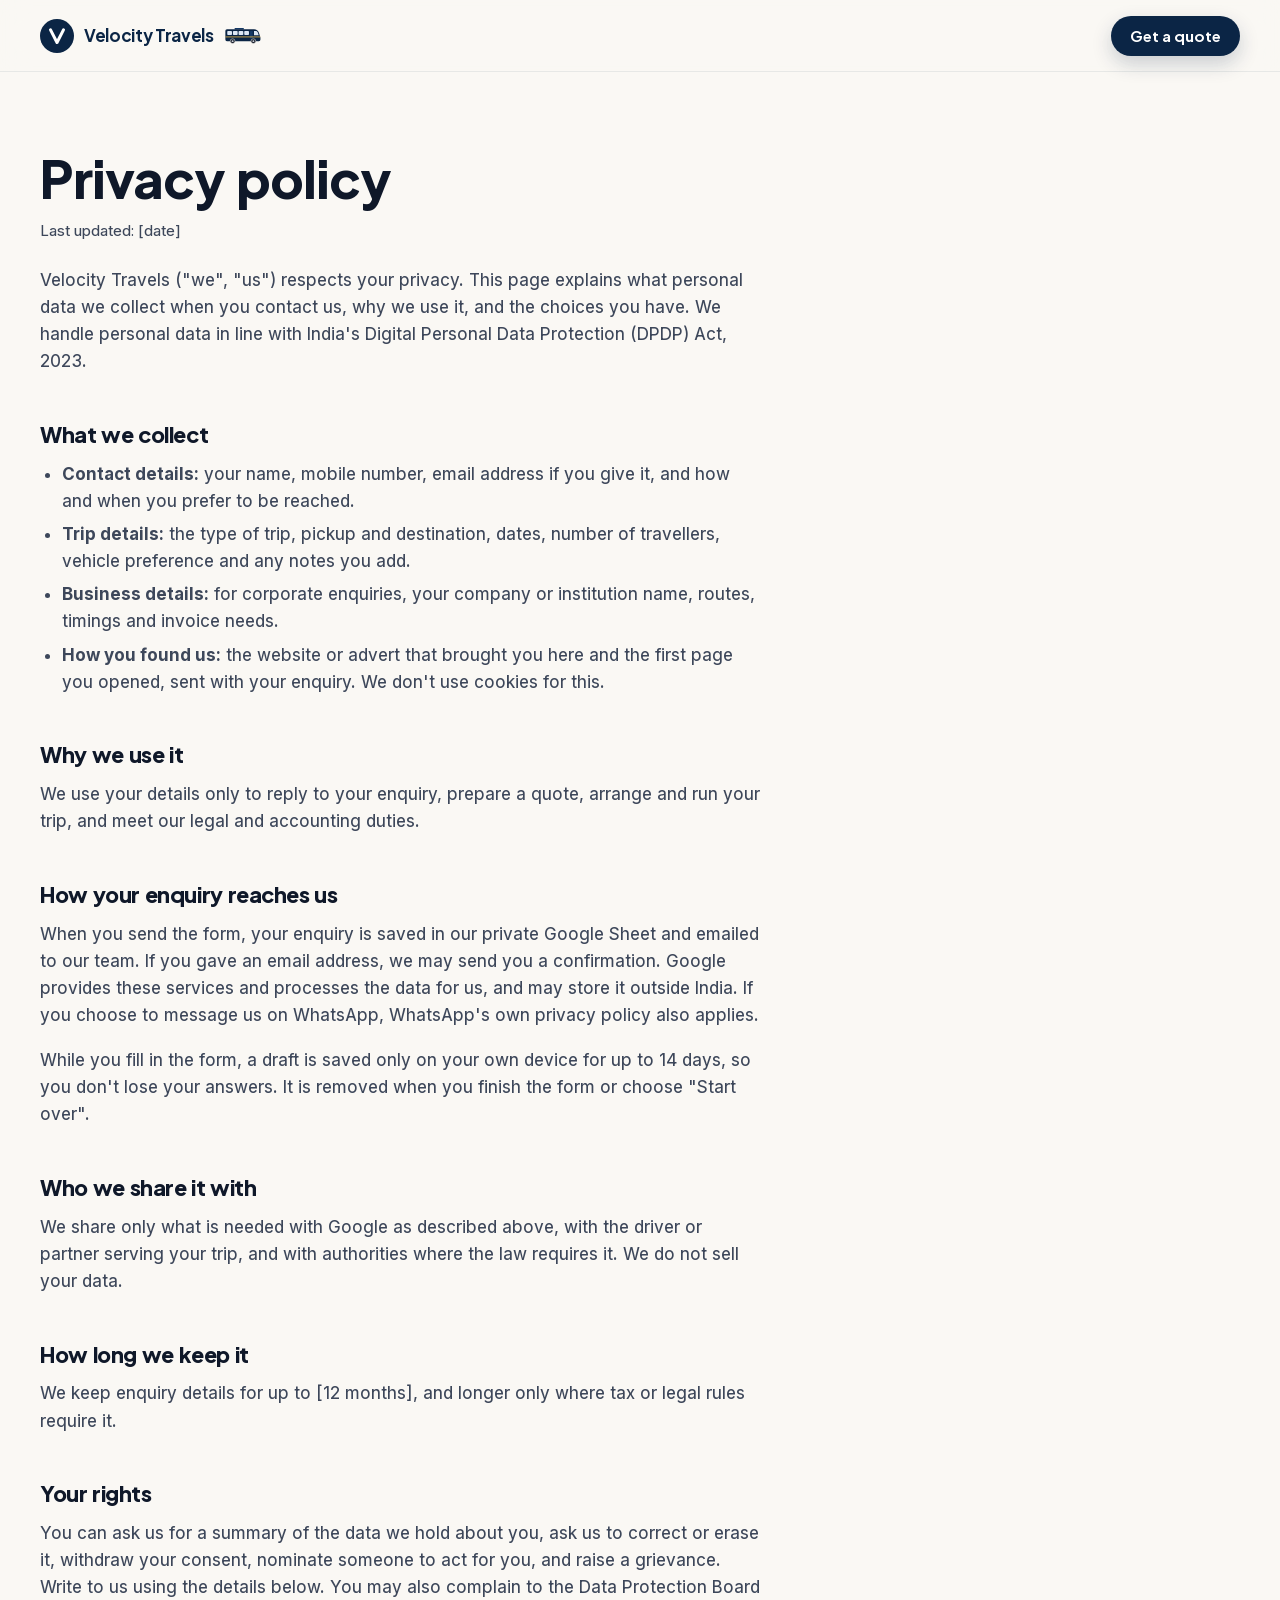
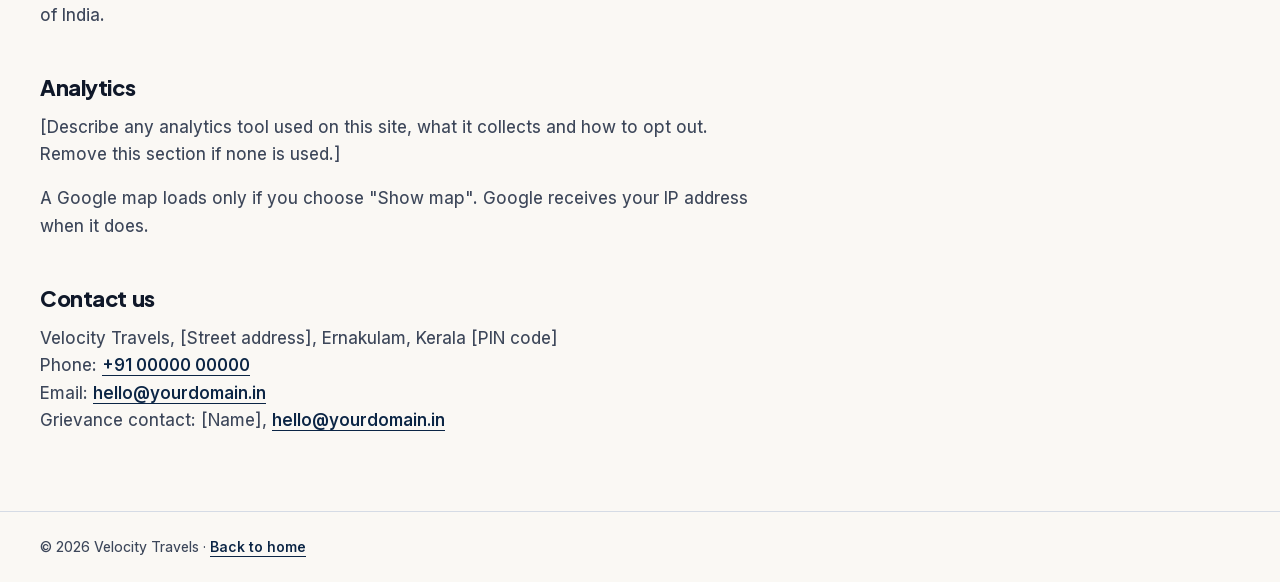
==== privacy.html @ d316256d "Add Velocity Travels website and enquiry backend Static site with a phone-specific layout, multi-ste" ====
<!DOCTYPE html>
<html lang="en-IN">
<head>
<meta charset="utf-8">
<meta name="viewport" content="width=device-width, initial-scale=1, viewport-fit=cover">
<title>Privacy policy | Velocity Travels</title>
<meta name="description" content="How Velocity Travels collects, uses and protects the details you share with us.">
<link rel="canonical" href="https://www.yourdomain.in/privacy.html">
<meta name="theme-color" content="#FAF8F4">
<meta name="format-detection" content="telephone=no">
<link rel="icon" href="assets/svg/logo.svg" type="image/svg+xml">
<link rel="icon" href="assets/img/favicon-32.png" sizes="32x32" type="image/png">
<link rel="apple-touch-icon" href="assets/img/apple-touch-icon.png">
<link rel="manifest" href="site.webmanifest">
<link rel="preload" href="assets/fonts/plus-jakarta-sans-var-latin.woff2" as="font" type="font/woff2" crossorigin>
<link rel="preload" href="assets/fonts/inter-var-latin.woff2" as="font" type="font/woff2" crossorigin>
<link rel="stylesheet" href="css/styles.css?v=20261124e">
</head>
<body>
<a class="skip" href="#main">Skip to content</a>
<header class="header header-simple"><div class="container header-grid">
  <a class="brand-mini is-on" href="index.html" aria-label="Velocity Travels, home"><svg class="brand-logo" viewBox="0 0 512 512" aria-hidden="true"><circle cx="256" cy="256" r="256" fill="#0B2545"/><path d="M158.600 163.300 256 353 353.400 163.300" fill="none" stroke="#fff" stroke-width="46" stroke-linecap="round" stroke-linejoin="round"/></svg><span class="brand-name">Velocity Travels</span><svg class="brand-bus" viewBox="0 0 120 54" aria-hidden="true"><rect x="33" y="3.500" width="30" height="4.500" rx="2.200" fill="#163A66"/><path d="M9 7h86c7.500 0 13.300 4.300 15.600 11.400l4.200 13.200c.4 1.200.6 2.500.6 3.800V40a5 5 0 0 1-5 5H9a5 5 0 0 1-5-5V12a5 5 0 0 1 5-5z" fill="#0B2545"/><g fill="#DCE7F5"><rect x="10" y="12.500" width="15" height="13" rx="2.500"/><rect x="28" y="12.500" width="15" height="13" rx="2.500"/><rect x="46" y="12.500" width="15" height="13" rx="2.500"/><rect x="64" y="12.500" width="15" height="13" rx="2.500"/><path d="M95 12.500h5.500c3 0 5.600 1.900 6.600 4.800l2.900 8.700H95z"/></g><rect x="82" y="12.500" width="9" height="24" rx="2" fill="#163A66"/><rect x="4" y="30" width="111" height="3" fill="#C8A24A"/><g fill="#1F2430" stroke="#FAF8F4" stroke-width="1.600"><circle cx="27" cy="45" r="7.600"/><circle cx="93" cy="45" r="7.600"/></g><g fill="#C9CFD8"><circle cx="27" cy="45" r="3"/><circle cx="93" cy="45" r="3"/></g></svg></a>
  <div class="header-end"><a class="btn btn-primary btn-sm" href="index.html#plan">Get a quote</a></div>
</div></header>
<main id="main" class="container" tabindex="-1">
<article class="prose">
  <h1>Privacy policy</h1>
  <p class="updated">Last updated: [date]</p>
  <p>Velocity Travels ("we", "us") respects your privacy. This page explains what personal data we collect when you contact us, why we use it, and the choices you have. We handle personal data in line with India's Digital Personal Data Protection (DPDP) Act, 2023.</p>
  <h2>What we collect</h2>
  <ul><li><strong>Contact details:</strong> your name, mobile number, email address if you give it, and how and when you prefer to be reached.</li><li><strong>Trip details:</strong> the type of trip, pickup and destination, dates, number of travellers, vehicle preference and any notes you add.</li><li><strong>Business details:</strong> for corporate enquiries, your company or institution name, routes, timings and invoice needs.</li><li><strong>How you found us:</strong> the website or advert that brought you here and the first page you opened, sent with your enquiry. We don't use cookies for this.</li></ul>
  <h2>Why we use it</h2>
  <p>We use your details only to reply to your enquiry, prepare a quote, arrange and run your trip, and meet our legal and accounting duties.</p>
  <h2>How your enquiry reaches us</h2>
  <p>When you send the form, your enquiry is saved in our private Google Sheet and emailed to our team. If you gave an email address, we may send you a confirmation. Google provides these services and processes the data for us, and may store it outside India. If you choose to message us on WhatsApp, WhatsApp's own privacy policy also applies.</p>
  <p>While you fill in the form, a draft is saved only on your own device for up to 14 days, so you don't lose your answers. It is removed when you finish the form or choose "Start over".</p>
  <h2>Who we share it with</h2>
  <p>We share only what is needed with Google as described above, with the driver or partner serving your trip, and with authorities where the law requires it. We do not sell your data.</p>
  <h2>How long we keep it</h2>
  <p>We keep enquiry details for up to [12 months], and longer only where tax or legal rules require it.</p>
  <h2>Your rights</h2>
  <p>You can ask us for a summary of the data we hold about you, ask us to correct or erase it, withdraw your consent, nominate someone to act for you, and raise a grievance. Write to us using the details below. You may also complain to the Data Protection Board of India.</p>
  <h2>Analytics</h2>
  <p>[Describe any analytics tool used on this site, what it collects and how to opt out. Remove this section if none is used.]</p>
  <p>A Google map loads only if you choose "Show map". Google receives your IP address when it does.</p>
  <h2>Contact us</h2>
  <p>Velocity Travels, [Street address], Ernakulam, Kerala [PIN code]<br>Phone: <a class="tlink" href="tel:+910000000000">+91 00000 00000</a><br>Email: <a class="tlink" href="mailto:hello@yourdomain.in">hello@yourdomain.in</a><br>Grievance contact: [Name], <a class="tlink" href="mailto:hello@yourdomain.in">hello@yourdomain.in</a></p>
</article>
</main>
<footer class="foot-simple"><div class="container">© 2026 Velocity Travels · <a class="tlink" href="index.html">Back to home</a></div></footer>
</body>
</html>
---- css/styles.css ----
@font-face{font-family:Inter;font-weight:100 900;font-style:normal;font-display:swap;src:url(../assets/fonts/inter-var-latin.woff2) format("woff2");unicode-range:U+0000-00FF,U+0131,U+0152-0153,U+02BB-02BC,U+02C6,U+02DA,U+02DC,U+0304,U+0308,U+0329,U+2000-206F,U+20AC,U+2122,U+2191,U+2193,U+2212,U+2215,U+FEFF,U+FFFD}
@font-face{font-family:"Plus Jakarta Sans";font-weight:200 800;font-style:normal;font-display:swap;src:url(../assets/fonts/plus-jakarta-sans-var-latin.woff2) format("woff2");unicode-range:U+0000-00FF,U+0131,U+0152-0153,U+02BB-02BC,U+02C6,U+02DA,U+02DC,U+0304,U+0308,U+0329,U+2000-206F,U+20AC,U+2122,U+2191,U+2193,U+2212,U+2215,U+FEFF,U+FFFD}
:root{
  --navy-900:#0B2545;--navy-800:#12345E;--navy-700:#1D4E89;--navy-100:#DCE7F5;--navy-50:#EEF3FA;
  --gold-500:#C8A24A;--gold-300:#E4CB8A;--gold-50:#FBF4E4;
  --green-600:#1F7A5C;--green-50:#E7F3EE;--red-600:#C0392B;--red-50:#FBEDEB;
  --ivory:#FAF8F4;--ink:#0F1829;--muted:#3D475A;--line:#D5DBE5;--charcoal:#2B2F3A;--wa:#1E9E4A;
  --display:"Plus Jakarta Sans",system-ui,-apple-system,"Segoe UI",sans-serif;
  --body:Inter,system-ui,-apple-system,"Segoe UI",sans-serif;
  --sh-sm:0 1px 2px rgba(11,37,69,.06),0 2px 8px rgba(11,37,69,.04);
  --sh-md:0 8px 30px rgba(11,37,69,.08);--sh-lg:0 20px 50px rgba(11,37,69,.14);
  --out:cubic-bezier(.22,1,.36,1);--spring:cubic-bezier(.34,1.56,.64,1);--drive:cubic-bezier(.55,0,.15,1);
  --gutter:20px;--header:64px;
}
@media(min-width:640px){:root{--gutter:32px}}
@media(min-width:960px){:root{--gutter:40px;--header:72px}}
*,*::before,*::after{box-sizing:border-box}
html{scroll-behavior:smooth;scroll-padding-top:var(--header);-webkit-text-size-adjust:100%}
body{margin:0;background:var(--ivory);color:var(--ink);font:450 16px/1.6 var(--body);text-rendering:optimizeLegibility;overflow-x:clip}
@media(min-width:1024px){body{font-size:17px}}
h1,h2,h3,p,ul,dl,dd,fieldset{margin:0;padding:0}
ul{list-style:none}
fieldset{border:0;min-width:0}
h1,h2,h3{font-family:var(--display);font-weight:780;letter-spacing:-.02em;word-spacing:.06em;line-height:1.15}
a{color:inherit}
button,input,select,textarea{font:inherit;color:inherit}
button{background:none;border:0;padding:0;cursor:pointer}
svg{display:block;flex:none}
[hidden]{display:none!important}
a,button,label,input,select,textarea,summary{touch-action:manipulation;-webkit-tap-highlight-color:rgba(29,78,137,.14)}
button,.btn,.actionbar a,.tile,.pill,.switch{-webkit-user-select:none;user-select:none}
:focus-visible{outline:3px solid var(--navy-700);outline-offset:3px}
main:focus,legend:focus{outline:none}
.sprite{position:absolute;width:0;height:0;overflow:hidden}
.sr{position:absolute;width:1px;height:1px;overflow:hidden;clip-path:inset(50%);white-space:nowrap}
.skip{position:fixed;left:16px;top:-80px;z-index:200;background:var(--navy-900);color:#fff;padding:12px 20px;border-radius:999px;transition:top .2s}
.skip:focus{top:12px}
.i{width:1.25em;height:1.25em;fill:none;stroke:currentColor;stroke-width:2;stroke-linecap:round;stroke-linejoin:round}
.i-brand{width:1.25em;height:1.25em;fill:currentColor}
.container{width:min(100% - 2*var(--gutter),1200px);margin-inline:auto}
.section,.why-wrap{padding-top:clamp(4.5rem,3rem + 6vw,8.5rem)}
#about{padding-bottom:clamp(4.5rem,3rem + 6vw,8.5rem)}
.eyebrow{display:flex;align-items:center;gap:12px;font-size:13px;font-weight:680;text-transform:uppercase;letter-spacing:.14em;color:var(--navy-700);margin-bottom:16px}
.eyebrow::before{content:"";width:20px;height:2px;background:var(--gold-500)}
.head h2{font-size:clamp(1.875rem,1.35rem + 2.3vw,3.25rem);color:#0A1830;text-wrap:balance}
.lead{color:var(--muted);font-size:clamp(17px,15.8px + .33vw,20px);max-width:60ch}
.head .lead{margin-top:16px}
.on-dark .eyebrow{color:var(--gold-300)}.on-dark h2{color:#fff}.on-dark .lead{color:rgba(255,255,255,.8)}
a[href^="tel:"]{white-space:nowrap}
.tlink{font-weight:560;color:var(--navy-900);text-underline-offset:4px;text-decoration-thickness:1px}
@media(hover:hover){.tlink:hover{color:var(--navy-700)}}
.tlink-light{color:#fff;font-size:14px}@media(hover:hover){.tlink-light:hover{color:var(--gold-300)}}

/* Buttons */
.btn{display:inline-flex;align-items:center;justify-content:center;gap:10px;min-height:48px;padding:0 24px;border-radius:999px;border:1px solid transparent;font:700 16px/1.2 var(--display);text-decoration:none;text-align:center;cursor:pointer;transition:background .25s,border-color .25s,color .25s,box-shadow .25s,transform .25s var(--out)}
.btn:active{transform:scale(.97)}
.btn .i{transition:transform .3s var(--out)}
@media(hover:hover){.btn:hover .i{transform:translateX(3px)}#back:hover .i{transform:translateX(-3px)}}
.btn-sm{min-height:40px;padding:0 18px;font-size:15px;white-space:nowrap}
.btn-lg{min-height:56px;padding:0 30px;font-size:17px}
.btn-primary{background:var(--navy-900);color:#fff;box-shadow:0 8px 20px rgba(11,37,69,.2)}
@media(hover:hover){.btn-primary:hover{background:var(--navy-700)}}
.btn-whatsapp,.btn-secondary{background:#fff;border-color:rgba(11,37,69,.14);color:var(--navy-900)}
@media(hover:hover){.btn-whatsapp:hover,.btn-secondary:hover{border-color:rgba(11,37,69,.4)}}
.btn-whatsapp .i-brand{color:var(--wa)}
.btn-ghost{background:transparent;color:var(--navy-900)}@media(hover:hover){.btn-ghost:hover{background:rgba(11,37,69,.06)}}
.btn-gold{background:var(--gold-500);color:var(--navy-900)}@media(hover:hover){.btn-gold:hover{background:var(--gold-300)}}
.btn-outline-light{border-color:rgba(255,255,255,.35);color:#fff}@media(hover:hover){.btn-outline-light:hover{border-color:#fff}}
/* touch target for 40px buttons */
.btn-sm{position:relative}.btn-sm::after{content:"";position:absolute;inset:-3px 0}
.linkbtn{min-height:44px;padding:0 4px;font-weight:560;text-decoration:underline;text-underline-offset:4px;color:var(--navy-900)}

/* Announcement */
.announce{position:relative;background:var(--navy-900);color:#fff;height:44px;display:flex;align-items:center;justify-content:center;font-size:14px}
@media(min-width:640px){.announce{font-size:14px}}
.announce a{display:flex;align-items:center;gap:10px;height:44px;padding:0 48px 0 16px;color:#fff;text-decoration:none}
.announce a .i{color:var(--gold-500);transition:transform .3s var(--out)}.announce a:hover .i{transform:translateX(3px)}
.announce-more{display:none}
@media(min-width:480px){.announce-more{display:inline}.announce a{padding-inline:48px}}
.announce-close{position:absolute;right:max(4px,calc((100% - 1200px)/2));top:0;width:44px;height:44px;display:grid;place-items:center}
.announce :focus-visible{outline-color:var(--gold-300);outline-offset:-4px}
.announce-dismissed .announce{display:none}
.ping{position:relative;width:8px;height:8px;border-radius:50%;background:var(--gold-500)}
.ping::after{content:"";position:absolute;inset:0;border-radius:50%;background:var(--gold-500);animation:ping 1.4s var(--out) 4}
@keyframes ping{to{transform:scale(3.2);opacity:0}}

/* Header */
.header{position:sticky;top:0;z-index:50;height:var(--header);border-bottom:1px solid transparent;transition:background .3s,border-color .3s,transform .4s var(--out)}
.header.compact{background:rgba(250,248,244,.84);-webkit-backdrop-filter:blur(14px);backdrop-filter:blur(14px);border-color:rgba(11,37,69,.08)}
.header.away{transform:translateY(-100%)}
.header.away .btn{box-shadow:none}
.header:focus-within{transform:none}
.header-grid{height:100%;display:grid;grid-template-columns:auto 1fr auto;align-items:center;gap:8px}
@media(max-width:359px){.header .brand-bus{display:none}}
@media(min-width:960px){.header-grid{grid-template-columns:1fr auto 1fr;gap:16px}}
.brand-mini{display:inline-flex;align-items:center;gap:10px;min-height:44px;justify-self:start;text-decoration:none;font:700 17px/1 var(--display);letter-spacing:-.02em;color:var(--navy-900);opacity:0;visibility:hidden;transform:translateY(6px);transition:opacity .3s,transform .4s var(--out),visibility 0s .3s}
.compact .brand-mini,.brand-mini.is-on{opacity:1;visibility:visible;transform:none;transition-delay:0s}
.brand-logo{width:34px;height:34px}
.brand-bus{width:38px;height:17px;transform:translateX(-26px);opacity:0;transition:transform .6s var(--spring) .1s,opacity .3s .1s}
.compact .brand-bus,.is-on .brand-bus{transform:none;opacity:1}
.header .brand-name{display:none}
@media(min-width:480px){.header .brand-name{display:inline}}
.nav{display:none}
@media(min-width:960px){.nav{display:flex;gap:6px}}
.nav a{position:relative;display:flex;align-items:center;min-height:44px;padding:0 13px;font-size:16px;font-weight:580;flex-direction:column;justify-content:center;text-decoration:none;color:var(--ink);transition:color .2s}
.nav a::before{content:attr(data-l);height:0;overflow:hidden;visibility:hidden;font-weight:680}
@media(hover:hover){.nav a:hover{color:var(--navy-700)}}
.nav a::after{content:"";position:absolute;left:50%;bottom:5px;width:16px;height:2px;margin-left:-8px;background:var(--gold-500);transform:scaleX(0);transition:transform .35s var(--out)}
.nav a[aria-current]{font-weight:680}.nav a[aria-current]::after{transform:none}
.header-end{grid-column:3;justify-self:end;display:flex;align-items:center;gap:8px}
.burger{width:44px;height:44px;display:flex;flex-direction:column;align-items:flex-end;justify-content:center;gap:7px;padding-right:8px}
.burger span{width:24px;height:2px;border-radius:2px;background:var(--navy-900)}.burger span+span{width:16px}
@media(min-width:960px){.burger{display:none}}

/* Mobile menu */
.menu{position:fixed;inset:0;z-index:100;background:rgba(250,248,244,.98);-webkit-backdrop-filter:blur(20px);backdrop-filter:blur(20px);display:flex;flex-direction:column;overflow-y:auto;animation:fade .25s}
.menu-top{display:flex;align-items:center;justify-content:space-between;min-height:var(--header);flex:none}
.menu-close{width:44px;height:44px;border-radius:50%;background:rgba(11,37,69,.06);display:grid;place-items:center}
.menu-links{padding-block:12px 24px}
.menu-links a{display:block;padding:13px 0;border-bottom:1px solid var(--line);font:680 clamp(18px,4.9vw,21px)/1.3 var(--display);letter-spacing:-.01em;text-decoration:none;color:var(--navy-900);animation:up .5s var(--out) backwards}
.menu-links a:nth-child(2){animation-delay:.05s}.menu-links a:nth-child(3){animation-delay:.1s}.menu-links a:nth-child(4){animation-delay:.15s}.menu-links a:nth-child(5){animation-delay:.2s}.menu-links a:nth-child(6){animation-delay:.25s}
.menu-foot{margin-top:auto;padding-bottom:max(24px,env(safe-area-inset-bottom))}
.menu-cta{display:grid;grid-template-columns:1fr 1fr;gap:10px;margin-bottom:20px}.menu-cta .btn{padding:0 10px}
.no-scroll{overflow:hidden}
@keyframes fade{from{opacity:0}}
@keyframes up{from{opacity:0;transform:translateY(22px)}}

/* Hero */
.hero{--scene:clamp(150px,22vw,480px);position:relative;padding:clamp(2.5rem,6vw,5.5rem) 0 calc(var(--scene) + 1rem);margin-top:calc(-1*var(--header));padding-top:calc(var(--header) + clamp(2rem,5vw,4.5rem));overflow-x:clip}
.hero-inner{position:relative;z-index:1;display:flex;flex-direction:column;align-items:center;text-align:center}
.lockup{font-size:clamp(1.65rem,9.4vw,3.4rem);display:flex;flex-direction:column;align-items:center;gap:.42em;color:var(--navy-900);line-height:1.15}
.lockup-logo{width:1.75em;height:1.75em;border-radius:50%;box-shadow:0 12px 30px rgba(11,37,69,.22)}
.lockup-line{position:relative;display:flex;align-items:flex-end;gap:.22em;padding-bottom:.26em;white-space:nowrap}
.lockup-bus{width:1.62em;height:.73em;overflow:visible;margin-bottom:-.09em}
.lockup-road{position:absolute;left:0;right:0;bottom:.08em;height:.1em;min-height:4px;border-radius:9px;background:repeating-linear-gradient(90deg,transparent 0 .18em,var(--gold-500) .18em .4em,transparent .4em .56em) center/100% 1.5px no-repeat,var(--charcoal)}
@media(min-width:640px){.lockup{flex-direction:row;font-size:clamp(2.9rem,6vw,4.35rem);gap:.34em}.lockup-logo{width:1.36em;height:1.36em}}
.speed,.puffs,.honk{opacity:0}
.hero-tag{margin-top:clamp(1.4rem,3.4vw,2.6rem);font:700 clamp(22px,16px + 1.6vw,34px)/1.25 var(--display);letter-spacing:-.02em;color:var(--navy-900)}
.hero-lead{margin-top:12px;max-width:36em;text-wrap:balance}
.hero-cta{display:flex;flex-direction:column;gap:12px;width:100%;max-width:340px;margin-top:28px}
@media(min-width:480px){.hero-cta{flex-direction:row;justify-content:center;max-width:none}}
.hero-call{margin-top:12px;font-size:16px;color:var(--muted)}
.hero-call a{display:inline-block;padding:10px 2px;font-weight:680}
.trust{display:grid;grid-template-columns:1fr 1fr;gap:12px 18px;margin-top:20px;font-size:15px;color:var(--muted);text-align:left;line-height:1.35}
.trust li{display:flex;align-items:center;gap:8px}.trust .i{color:var(--navy-900)}
@media(min-width:760px){.trust{display:flex;flex-wrap:wrap;justify-content:center;gap:10px 28px;margin-top:28px}}
.scene{position:absolute;left:0;bottom:0;width:100%;height:var(--scene);overflow:visible;pointer-events:none}
.trunk{fill:#BCCFC3}.fronds{fill:#B0C8B8}
@media(min-width:640px){.palms-sm{display:none}}
.boat{animation:bob 6s ease-in-out infinite}
@keyframes bob{50%{transform:translate(6px,2px)}}

/* Intro */
.intro-pending .lockup-logo,.intro-pending .lockup-line,.intro-pending .rise{opacity:0}
.intro-play .lockup-logo{animation:logo-in 1.1s both}
.intro-play .lockup-road{transform-origin:left;animation:road .55s var(--out) .75s both}
.intro-play .lockup-name{animation:wipe 1.15s var(--drive) .95s both}
.intro-play .lockup-bus{animation:drive 1.15s var(--drive) .95s both}
.intro-play .wheel{transform-box:fill-box;transform-origin:center;animation:spin 1.15s var(--drive) .95s both}
.intro-play .chassis{transform-box:fill-box;transform-origin:80% 100%;animation:brake .5s ease-out 2s}
.intro-play .speed{animation:flash 1s ease-in-out 1s}
.intro-play .puffs{animation:puff .8s ease-out 1.2s}
.intro-play .honk{animation:flash .6s ease-out 2.15s}
.intro-play .rise{animation:up .7s var(--out) calc(1.75s + var(--i)*90ms) both}
@keyframes logo-in{0%{opacity:0;transform:translate(var(--lx,0),var(--ly,0)) scale(.6)}38%{opacity:1;transform:translate(var(--lx,0),var(--ly,0)) scale(1);animation-timing-function:var(--out)}55%{transform:translate(var(--lx,0),var(--ly,0));animation-timing-function:var(--out)}100%{opacity:1;transform:none}}
@keyframes road{from{transform:scaleX(0)}}
@keyframes wipe{from{clip-path:inset(-20% 100% -30% -5%)}to{clip-path:inset(-20% -5% -30% -5%)}}
@keyframes drive{from{transform:translateX(var(--run,-400px));opacity:0}8%{opacity:1}}
@keyframes spin{from{transform:rotate(-1080deg)}}
@keyframes brake{35%{transform:rotate(1.6deg)}70%{transform:rotate(-.6deg)}}
@keyframes flash{40%{opacity:.9}}
@keyframes puff{30%{opacity:.7}100%{opacity:0;transform:translate(-16px,-6px)}}

/* Reveal */
.js [data-reveal]:not(.in){opacity:0;transform:translateY(22px)}
.js [data-reveal]{transition:opacity .8s var(--out) calc(var(--i,0)*80ms),transform .8s var(--out) calc(var(--i,0)*80ms)}

/* Services */
.services{display:grid;gap:20px;margin-top:clamp(2rem,4vw,3rem)}
@media(min-width:760px){.services{grid-template-columns:1fr 1fr;align-items:start}}
.svc{background:#fff;border-radius:24px;box-shadow:var(--sh-sm);--art:72px}
@media(min-width:1024px){.svc{--art:88px}}
.js .svc.in{transition:opacity .8s var(--out) calc(var(--i,0)*80ms),transform .4s var(--out),box-shadow .4s}
.svc.open{box-shadow:var(--sh-md)}
@media(hover:hover){.svc:hover{transform:translateY(-4px);box-shadow:var(--sh-lg)}}
.svc-h{font-size:inherit}
.svc-row{font:450 1rem/1.6 var(--body);letter-spacing:normal;display:grid;grid-template-columns:var(--art) 1fr auto;gap:16px;width:100%;padding:20px 20px 0;text-align:left;align-items:start;border-radius:24px}
.art{width:var(--art);height:var(--art);border-radius:calc(var(--art)/4);overflow:hidden}
.svc-text{padding-top:6px;min-width:0}
.svc-title{display:block;font:780 clamp(18px,16px + .5vw,22px)/1.2 var(--display);letter-spacing:-.02em}
.svc-sum{display:block;margin-top:6px;color:var(--muted);font-size:16px;line-height:1.5;text-wrap:balance}
.chip{display:inline-flex;align-items:center;gap:4px;min-height:32px;padding:0 10px;border-radius:999px;background:var(--navy-50);font-size:14px;font-weight:560;color:var(--navy-900)}
.chip-l{display:none}@media(min-width:400px){.chip-l{display:inline}.chip{padding-left:14px}}
.chip .i{width:1.1em;height:1.1em;transition:transform .4s var(--out)}.open .chip .i{transform:rotate(180deg)}
.tags{display:flex;flex-wrap:wrap;gap:8px;padding:12px 20px 20px calc(var(--art) + 36px)}
.tags li{padding:3px 12px;border-radius:999px;background:var(--navy-50);font-size:14px;font-weight:560;color:var(--navy-800)}
.svc-body{display:grid;grid-template-rows:1fr}
.js .svc-body{grid-template-rows:0fr;visibility:hidden;transition:grid-template-rows .45s var(--out),visibility 0s .45s}
.js .open .svc-body{grid-template-rows:1fr;visibility:visible;transition-delay:0s}
.svc-body>div{overflow:hidden;min-height:0}
.svc-in{margin:0 20px;padding:18px 0 22px;border-top:1px solid var(--line);color:var(--muted);font-size:17px;line-height:1.7}
.svc-in .btn{margin-top:18px;color:#fff;max-width:100%}
.art *{transform-box:fill-box}
.sun,.flame,.halo,.body,.w,.lines,.win rect{transition:transform .6s var(--out),opacity .5s,fill .4s}
.flame{transform-origin:50% 100%}.w{transform-origin:center}.halo{transform-origin:center}.lines{opacity:0}
.open .sun{transform:translateY(-5px)}.open .flame{animation:flicker 1s ease-in-out infinite}.open .halo{transform:scale(1.2);opacity:.6}.open .body{transform:translateX(5px)}.open .w{transform:rotate(220deg)}.open .lines{opacity:1}.open .win rect:nth-child(odd){fill:#F2C15B}
@media(hover:hover){.svc:hover .sun{transform:translateY(-5px)}.svc:hover .flame{animation:flicker 1s ease-in-out infinite}.svc:hover .halo{transform:scale(1.2);opacity:.6}.svc:hover .body{transform:translateX(5px)}.svc:hover .w{transform:rotate(220deg)}.svc:hover .lines{opacity:1}.svc:hover .win rect:nth-child(odd){fill:#F2C15B}}
@keyframes flicker{25%{transform:scale(.95,1.06) rotate(-2deg)}60%{transform:scale(1.04,.96) rotate(2deg)}}

/* Why us */
.why{background:radial-gradient(60% 60% at 100% 0,rgba(200,162,74,.26),transparent 70%),var(--navy-900);border-radius:32px;padding:clamp(2rem,1rem + 5vw,5rem) clamp(1.25rem,.5rem + 4vw,4.5rem)}
.why-grid{display:grid;gap:16px;margin-top:clamp(2rem,4vw,3rem)}
@media(min-width:640px){.why-grid{grid-template-columns:1fr 1fr}}
@media(min-width:1024px){.why-grid{grid-template-columns:repeat(3,1fr)}}
.why-grid li{padding:24px;border-radius:24px;background:rgba(255,255,255,.04);border:1px solid rgba(255,255,255,.08)}
.why-grid h3{font-size:18px;color:#fff}.why-grid p{margin-top:8px;color:rgba(255,255,255,.8);font-size:16px}
.ico{display:grid;place-items:center;width:48px;height:48px;margin-bottom:18px;border-radius:14px;background:rgba(200,162,74,.16);color:var(--gold-300)}
.why-grid .why-cta{background:linear-gradient(140deg,rgba(200,162,74,.26),rgba(200,162,74,.08));border-color:rgba(200,162,74,.5)}
.why-cta h3{font-size:22px}.why-cta .btn{margin-top:20px}
.why :focus-visible,.footer :focus-visible{outline-color:var(--gold-300)}

/* Enquiry */
.enquire{display:grid;gap:28px}
.enq-aside ul{display:grid;gap:12px;margin-bottom:18px}.enq-aside li{display:flex;gap:12px;align-items:flex-start}.enq-aside li .i{color:var(--green-600);margin-top:.15em}
.enq-aside p{color:var(--muted)}
@media(min-width:1024px){.enquire{grid-template-columns:5fr 7fr;grid-template-rows:auto 1fr;column-gap:72px}.card{grid-column:2;grid-row:1/3}.enq-aside{grid-column:1}}
.card{background:#fff;border-radius:32px;box-shadow:var(--sh-lg);padding:clamp(20px,4vw,44px);min-width:0;scroll-margin-top:12px}
.card>noscript p{margin-bottom:16px}html:not(.js) .card form,html:not(.js) .progress{display:none}
.progress-l{display:flex;justify-content:space-between;font-size:15px;font-weight:680}.progress-l span+span{font-weight:450;color:var(--muted)}
.bar{height:6px;margin:10px 0 28px;border-radius:9px;background:var(--navy-50);overflow:hidden}
.bar span{display:block;height:100%;width:6%;border-radius:9px;background:var(--navy-900);transition:width .6s var(--out)}
.welcome{display:flex;flex-wrap:wrap;align-items:center;justify-content:space-between;gap:0 12px;padding:6px 16px;margin-bottom:20px;border-radius:16px;background:var(--green-50);color:var(--green-600);font-size:15px;font-weight:560}
.welcome span{display:flex;gap:8px;align-items:center}.welcome .linkbtn{color:var(--green-600)}
.step{animation:step .45s var(--out)}
@keyframes step{from{opacity:0;transform:translateX(16px)}}
legend{padding:0;font:780 clamp(22px,19px + .8vw,28px)/1.2 var(--display);letter-spacing:-.02em}
.hint{margin-top:6px;color:var(--muted);font-size:16px}
.field{margin-top:22px;min-width:0}
.row{display:grid;gap:0 16px}
@media(min-width:480px){.row{grid-template-columns:1fr 1fr}}
.row-steppers{display:flex;flex-wrap:wrap;gap:0 20px}
.label{display:block;margin-bottom:8px;font-size:16px;font-weight:680}
.opt{font-weight:450;color:var(--muted)}.req{color:var(--red-600)}
input[type=text],input[type=tel],input[type=email],input[type=date],input[type=time],textarea,select{width:100%;min-height:52px;padding:12px 16px;border:1px solid #BFC8D6;border-radius:14px;background:#fff;font-size:16px;line-height:1.4;transition:border-color .2s,box-shadow .2s,background .2s;-webkit-appearance:none;appearance:none}
textarea{resize:vertical;min-height:96px}
input::placeholder,textarea::placeholder{color:#5F6879;opacity:1}
@media(hover:hover){input:is([type=text],[type=tel],[type=email],[type=date],[type=time]):hover,textarea:hover,select:hover{border-color:var(--navy-700)}}
input:is([type=text],[type=tel],[type=email],[type=date],[type=time]):focus,textarea:focus,select:focus{outline:3px solid var(--navy-700);outline-offset:1px;border-color:var(--navy-700)}
.upper{text-transform:uppercase}.upper::placeholder{text-transform:none}
.inp{position:relative;flex:1;min-width:0}
.ok{position:absolute;right:14px;top:14px;width:24px;height:24px;border-radius:50%;display:grid;place-items:center;background:var(--green-600);color:#fff;opacity:0;transform:scale(.4);transition:opacity .2s,transform .4s var(--spring);pointer-events:none}
.ok .i{width:15px;height:15px;stroke-width:2.6;stroke-dasharray:24;stroke-dashoffset:24;transition:stroke-dashoffset .4s var(--out) .15s}
.valid .ok{opacity:1;transform:none}.valid .ok .i{stroke-dashoffset:0}
.valid .inp input{padding-right:50px}
.phone{display:flex;gap:10px}
.sel{position:relative;flex:none}.sel select{width:116px;padding-right:34px}.sel .i{position:absolute;right:12px;top:17px;width:18px;height:18px;pointer-events:none}
.err{display:flex;gap:6px;align-items:flex-start;margin-top:8px;color:var(--red-600);font-size:15px;font-weight:560}
.err .i{margin-top:.12em}
.bad input,.bad select,.bad .tile{border-color:var(--red-600)!important;background:var(--red-50)}
.shake{animation:shake .4s}
@keyframes shake{20%,60%{transform:translateX(-5px)}40%,80%{transform:translateX(5px)}}
.summary,.fail{padding:16px 20px;margin-bottom:22px;border-radius:16px;border:1px solid var(--red-600);background:var(--red-50);font-size:15px}
.summary strong{color:var(--red-600)}.summary a{display:inline-block;padding:6px 0;color:var(--red-600);text-underline-offset:3px}
.fail{margin:24px 0 0}.fail-b{display:flex;flex-wrap:wrap;gap:10px;margin-top:14px}
.tiles{display:grid;grid-template-columns:1fr 1fr;gap:12px}
@media(min-width:560px){.tiles{grid-template-columns:repeat(3,1fr)}}
.tile{position:relative;display:flex;flex-direction:column;gap:12px;padding:16px;min-height:118px;border:1px solid #BFC8D6;border-radius:18px;background:#fff;cursor:pointer;transition:border-color .2s,background .2s,box-shadow .2s}
@media(hover:hover){.tile:hover{border-color:var(--navy-700)}}
.tile input{position:absolute;opacity:0;inset:0;width:100%;height:100%;margin:0;cursor:pointer}
.tile-i{display:grid;place-items:center;width:40px;height:40px;border-radius:12px;background:var(--navy-50);color:var(--navy-900);transition:background .25s,color .25s}
.tile-l{font-size:16px;font-weight:680;line-height:1.3}.tile-l small{display:block;font-size:14px;font-weight:450;color:var(--muted)}
.tile-c{position:absolute;right:12px;top:12px;width:24px;height:24px;border-radius:50%;display:grid;place-items:center;background:var(--navy-900);color:#fff;transform:scale(0);transition:transform .35s var(--spring)}
.tile-c .i{width:14px;height:14px;stroke-width:2.6}
.tile:has(:checked){border-color:var(--navy-900);background:var(--navy-50);box-shadow:inset 0 0 0 1px var(--navy-900)}
.tile:has(:checked) .tile-i{background:var(--navy-900);color:#fff}.tile:has(:checked) .tile-c{transform:none}
.tile:has(:focus-visible){outline:3px solid var(--navy-700);outline-offset:3px}
.tile-wide{grid-column:1/-1;flex-direction:row;align-items:center;min-height:0}
.picked{display:flex;align-items:center;gap:10px;margin-top:20px;padding:4px 16px;border-radius:16px;background:var(--navy-50);font-size:15px}
.picked .linkbtn{margin-left:auto}
.picked-c{display:grid;place-items:center;width:22px;height:22px;border-radius:50%;background:var(--navy-900);color:#fff}.picked-c .i{width:13px;height:13px;stroke-width:2.6}
.pills{display:flex;flex-wrap:wrap;gap:8px}
.pill{position:relative;display:inline-flex;align-items:center;min-height:44px;padding:0 18px;border:1px solid #BFC8D6;border-radius:999px;background:#fff;font-size:15px;font-weight:560;cursor:pointer;transition:background .2s,color .2s,border-color .2s}
@media(hover:hover){.pill:hover{border-color:var(--navy-700)}}
.pill input{position:absolute;inset:0;opacity:0;margin:0;width:100%;height:100%;cursor:pointer}
.pill small{margin-left:6px;font-size:14px;color:var(--muted)}
.pill .i{width:0;height:16px;margin-right:0;stroke-width:2.4;opacity:0;transition:width .25s var(--out),margin .25s var(--out),opacity .2s}
.pill:has(:checked){background:var(--navy-900);border-color:var(--navy-900);color:#fff}.pill:has(:checked) small{color:rgba(255,255,255,.75)}
.pill:has(:checked) .i{width:16px;margin-right:8px;opacity:1}
.pill:has(:focus-visible){outline:3px solid var(--navy-700);outline-offset:3px}
.switch{display:inline-flex;align-items:center;gap:12px;min-height:44px;font-size:15px;cursor:pointer;position:relative}
.switch input{position:absolute;opacity:0;width:46px;height:44px;margin:0}
.track{width:46px;height:28px;border-radius:99px;background:#8C96A8;position:relative;transition:background .25s;flex:none}
.track::after{content:"";position:absolute;left:3px;top:3px;width:22px;height:22px;border-radius:50%;background:#fff;box-shadow:var(--sh-sm);transition:transform .35s var(--spring)}
input:checked+.track{background:var(--navy-900)}input:checked+.track::after{transform:translateX(18px)}
input:focus-visible+.track{outline:3px solid var(--navy-700);outline-offset:3px}
.stepper{display:inline-flex;align-items:center;gap:4px;padding:4px;border:1px solid #BFC8D6;border-radius:999px}
.stepper button{width:44px;height:44px;border-radius:50%;background:var(--navy-50);display:grid;place-items:center;transition:background .2s}
@media(hover:hover){.stepper button:hover{background:var(--navy-100)}}.stepper button:disabled{opacity:.4;cursor:not-allowed}
.stepper output{min-width:38px;text-align:center;font-weight:680;font-variant-numeric:tabular-nums}
.bump{animation:bump .3s var(--spring)}
@keyframes bump{40%{transform:scale(1.35)}}
.hp{position:absolute;left:-9999px;width:1px;height:1px;overflow:hidden}
.consent{margin-top:22px;font-size:14px;color:var(--muted)}
.navrow{display:flex;align-items:center;justify-content:space-between;gap:12px;margin-top:28px;padding-top:24px;border-top:1px solid var(--line)}
.navrow #next,.navrow .submit{margin-left:auto}
.navrow .btn{min-height:52px}
@media(max-width:479px){.navrow{gap:8px}.navrow #back{padding:0 12px;flex:none}.navrow #next{flex:1;max-width:220px}.navrow .submit{flex:1;min-width:0}}
.actionbar a:active,.pill:active,.tile:active,.stepper button:active{transform:scale(.97)}
.card.pulse{animation:cardpulse 1.1s ease-out}
@keyframes cardpulse{0%{box-shadow:var(--sh-lg),0 0 0 0 rgba(200,162,74,.75)}100%{box-shadow:var(--sh-lg),0 0 0 16px rgba(200,162,74,0)}}
.submit{position:relative;min-width:200px;min-height:56px;border-radius:999px;border:1px solid rgba(11,37,69,.14);background:var(--navy-50);color:var(--navy-900);font:700 16px/1.2 var(--display);overflow:hidden;transition:transform .25s var(--out),box-shadow .3s;--fill:0%}
.submit:active{transform:scale(.97)}
.submit-fill{position:absolute;inset:0;background:var(--navy-900);clip-path:inset(0 calc(100% - var(--fill)) 0 0);transition:clip-path .6s var(--out)}
.submit-l{position:absolute;inset:0;display:grid;place-items:center;padding:0 16px}
.submit-l2{color:#fff;clip-path:inset(0 calc(100% - var(--fill)) 0 0);transition:clip-path .6s var(--out)}
.submit.ready{box-shadow:0 10px 26px rgba(11,37,69,.28);animation:glow 1s ease-out 1}
@keyframes glow{0%{box-shadow:0 0 0 0 rgba(29,78,137,.55)}100%{box-shadow:0 0 0 18px rgba(29,78,137,0)}}
.submit-bus{position:absolute;inset:0;display:none;background:var(--navy-900)}
.submit-bus::after{content:"";position:absolute;left:24px;right:24px;bottom:13px;height:2px;background:repeating-linear-gradient(90deg,var(--gold-500) 0 10px,transparent 10px 20px);animation:dash .4s linear infinite}
.submit-bus svg{position:absolute;left:50%;bottom:15px;width:56px;height:25px;margin-left:-28px;animation:jig .5s ease-in-out infinite;filter:drop-shadow(0 0 1px rgba(255,255,255,.8))}
.sending .submit-bus{display:block}.sending{pointer-events:none}
@keyframes dash{to{background-position:-20px 0}}
@keyframes jig{50%{transform:translateY(-2px)}}

/* Success */
.done{text-align:center}
.done:focus{outline:none}
.done-scene{position:relative;width:min(100%,320px);height:84px;margin:0 auto 24px}
.done-road{position:absolute;left:0;right:0;bottom:6px;height:6px;border-radius:9px;background:repeating-linear-gradient(90deg,transparent 0 10px,var(--gold-500) 10px 22px,transparent 22px 30px) center/100% 1.5px no-repeat,var(--charcoal)}
.done-bus{position:absolute;left:50%;bottom:10px;width:104px;height:47px;margin-left:-52px;animation:arrive 1.1s var(--drive) both}
@keyframes arrive{from{transform:translateX(-260px);opacity:0}20%{opacity:1}88%{transform:rotate(1.5deg)}}
.sparks{position:absolute;left:50%;bottom:44px}
.sparks i{position:absolute;width:6px;height:6px;border-radius:50%;background:var(--gold-500);opacity:0;animation:spark .8s var(--out) 1.05s}
.sparks i:nth-child(1){--x:-78px;--y:-14px}.sparks i:nth-child(2){--x:-54px;--y:-38px}.sparks i:nth-child(3){--x:-18px;--y:-50px}.sparks i:nth-child(4){--x:18px;--y:-50px}.sparks i:nth-child(5){--x:54px;--y:-38px}.sparks i:nth-child(6){--x:78px;--y:-14px}
@keyframes spark{0%{opacity:1}100%{opacity:0;transform:translate(var(--x),var(--y))}}
.done-in>*{animation:up .6s var(--out) both;animation-delay:calc(.7s + var(--d,0)*.1s)}
.done-in>:nth-child(2){--d:1}.done-in>:nth-child(3){--d:2}.done-in>:nth-child(4){--d:3}.done-in>:nth-child(5){--d:4}.done-in>:nth-child(6){--d:5}.done-in>:nth-child(7){--d:6}
.done-tick{position:absolute;left:50%;top:0;width:34px;height:34px;margin-left:34px;display:grid;place-items:center;border-radius:50%;background:var(--green-600);color:#fff;box-shadow:0 0 0 4px #fff;animation:pop .5s var(--spring) 1.1s both}
.done-tick .i{width:18px;height:18px;stroke-width:2.8}
.done h3{font-size:clamp(24px,20px + 1vw,33px);line-height:1.2;overflow-wrap:anywhere}
.done h3:focus{outline:none}
.done-text{margin:12px auto 0;max-width:46ch;color:var(--muted);text-wrap:balance}
.done-text strong{color:var(--ink);font-weight:680;overflow-wrap:anywhere}.nb{white-space:nowrap}
.done-preview{margin:14px auto 0;padding:8px 16px;max-width:460px;border-radius:12px;background:var(--gold-50);border:1px dashed var(--gold-500);font-size:14px;color:#5E4A14}
.ticket{position:relative;margin:26px auto 0;max-width:520px;border-radius:22px;background:var(--ivory);border:1px solid rgba(11,37,69,.1);box-shadow:var(--sh-md);text-align:left;overflow:hidden}
.ticket small{display:block;font-size:12.5px;line-height:1.3;font-weight:560;letter-spacing:.02em;opacity:.75}
.ticket b{font-weight:680;overflow-wrap:anywhere}
.tk-top{display:flex;align-items:center;gap:12px;padding:14px 18px;background:var(--navy-900);color:#fff}
.tk-i{display:grid;place-items:center;flex:none;width:40px;height:40px;border-radius:12px;background:rgba(200,162,74,.2);color:var(--gold-300)}
.tk-t,.tk-r{display:block;min-width:0;line-height:1.3;font-size:15.5px}
.tk-r{margin-left:auto;text-align:right;flex:none}.tk-r b{color:var(--gold-300);font-variant-numeric:tabular-nums;white-space:nowrap}
.tk-route{display:grid;grid-template-columns:1fr auto 1fr;align-items:center;gap:14px;padding:18px 18px 4px}
.tk-route>div:last-child{text-align:right}.tk-route b{font:720 18px/1.25 var(--display);letter-spacing:-.01em}
.tk-one{grid-template-columns:1fr}.tk-one>div:last-child{text-align:left}
.tk-bus{width:78px;height:35px;padding-bottom:6px;background:repeating-linear-gradient(90deg,var(--gold-500) 0 8px,transparent 8px 15px) bottom/100% 2px no-repeat}
.tk-facts{display:grid;grid-template-columns:repeat(auto-fit,minmax(140px,1fr));gap:14px 18px;padding:16px 18px 18px}
.tk-facts dt{font-size:12.5px;font-weight:560;color:var(--muted)}.tk-facts dd{font-size:15.5px;font-weight:620;line-height:1.35;overflow-wrap:anywhere}
.tk-more{position:relative;border:0;border-top:2px dashed #CBD3DF;margin-top:4px}
.tk-more::before,.tk-more::after{content:"";position:absolute;top:-11px;width:20px;height:20px;border-radius:50%;background:#fff;border:1px solid rgba(11,37,69,.1)}
.tk-more::before{left:-11px}.tk-more::after{right:-11px}
.tk-more summary{justify-content:center;gap:6px;min-height:48px;padding:0 24px;font:620 15px/1.3 var(--body);letter-spacing:0;color:var(--navy-700)}
.tk-more summary .i{transition:transform .3s var(--out)}.tk-more[open] summary .i{transform:rotate(180deg)}
.tk-more dl{display:grid;grid-template-columns:auto 1fr;gap:7px 18px;padding:4px 20px 20px;font-size:15px}
.tk-more dt{color:var(--muted)}.tk-more dd{overflow-wrap:anywhere;white-space:pre-line}
.steps-next{list-style:none;display:grid;grid-template-columns:repeat(3,1fr);margin:28px auto 0;padding:0;max-width:520px;font-size:14px;line-height:1.35;color:var(--muted)}
.steps-next li{position:relative;padding:0 4px}
.steps-next li+li::before{content:"";position:absolute;right:calc(50% + 22px);top:15px;width:calc(100% - 44px);height:2px;background:repeating-linear-gradient(90deg,var(--gold-500) 0 8px,transparent 8px 15px)}
.steps-next span{display:grid;place-items:center;width:32px;height:32px;margin:0 auto 8px;border-radius:50%;background:var(--navy-50);color:var(--navy-900);font-weight:680}
.steps-next .is-done{color:var(--ink);font-weight:620}.steps-next .is-done span{background:var(--green-600);color:#fff}.steps-next .i{width:16px;height:16px;stroke-width:2.8}
.talk{margin:28px auto 0;max-width:520px;padding-top:24px;border-top:1px solid var(--line)}
.talk-h{font:700 17px/1.3 var(--display);letter-spacing:-.01em}
.talk-b{display:grid;grid-template-columns:repeat(3,minmax(0,1fr));gap:10px;margin-top:14px}
.talk-b a{display:flex;flex-direction:column;align-items:center;gap:8px;min-height:104px;padding:14px 8px;border-radius:18px;border:1px solid rgba(11,37,69,.14);background:#fff;text-decoration:none;color:var(--navy-900);transition:border-color .25s,box-shadow .25s,transform .25s var(--out)}
.talk-b a:active{transform:scale(.97)}
@media(hover:hover){.talk-b a:hover{border-color:var(--navy-700);box-shadow:var(--sh-md);transform:translateY(-2px)}}
.talk-b .i,.talk-b .i-brand{width:24px;height:24px}.talk-wa .i-brand{color:var(--wa)}
.talk-b span{max-width:100%}.talk-b b{display:block;font:700 15px/1.3 var(--body)}.talk-b small{display:block;font-size:13px;line-height:1.35;color:var(--muted);overflow-wrap:anywhere}
.done-foot{display:flex;flex-wrap:wrap;align-items:center;justify-content:space-between;gap:12px;max-width:520px;margin:22px auto 0}

/* FAQ */
.faq{display:grid;gap:32px}
@media(min-width:1024px){.faq{grid-template-columns:4fr 7fr;column-gap:72px}.faq-head{position:sticky;top:calc(var(--header) + 40px);align-self:start}}
.faq-list{border-top:1px solid var(--line);interpolate-size:allow-keywords}
details{border-bottom:1px solid var(--line)}
summary{display:flex;align-items:center;justify-content:space-between;gap:20px;padding:20px 0;font:700 clamp(16px,15px + .35vw,19px)/1.35 var(--display);letter-spacing:-.01em;cursor:pointer;list-style:none}
summary::-webkit-details-marker{display:none}
.pm{display:grid;place-items:center;flex:none;width:30px;height:30px;border-radius:50%;background:var(--navy-50);color:var(--navy-900);transition:transform .35s var(--out),background .25s,color .25s}
.pm .i{width:16px;height:16px}
details[open] .pm{transform:rotate(45deg);background:var(--navy-900);color:#fff}
details p{padding:0 50px 22px 0;color:var(--muted)}
details::details-content{block-size:0;overflow:clip;transition:block-size .4s var(--out),content-visibility .4s allow-discrete}
details[open]::details-content{block-size:auto}

/* About */
.about{display:grid;gap:40px}
@media(min-width:900px){.about{grid-template-columns:1fr 1fr;gap:72px;align-items:center}}
.about-art{width:100%;height:auto;aspect-ratio:4/3;border-radius:32px;box-shadow:var(--sh-md)}
.about-text>p{margin-top:18px;color:var(--muted);font-size:17px}
.facts{display:grid;grid-template-columns:repeat(3,1fr);gap:16px;margin-top:28px;padding:20px 0;border-block:1px solid var(--line)}
.facts div{display:flex;flex-direction:column-reverse;justify-content:flex-end}
.facts dd{font:780 clamp(15px,13px + .5vw,18px)/1.25 var(--display);letter-spacing:-.02em}.facts dt{margin-top:4px;font-size:14px;color:var(--muted)}
.follow{display:flex;flex-wrap:wrap;align-items:center;gap:12px 16px;margin-top:24px;font-size:15px;font-weight:680}
.social{display:flex;gap:10px}
.social a{display:grid;place-items:center;width:44px;height:44px;border-radius:50%;border:1px solid var(--line);background:#fff;color:var(--navy-900);transition:background .25s,color .25s,border-color .25s}
@media(hover:hover){.social a:hover{background:var(--navy-900);border-color:var(--navy-900);color:#fff}}
.social-light a{background:transparent;border-color:rgba(255,255,255,.25);color:#fff}@media(hover:hover){.social-light a:hover{background:#fff;color:var(--navy-900)}}

/* Footer */
.footer{background:var(--navy-900);color:rgba(255,255,255,.82);padding:clamp(3rem,6vw,5rem) 0 calc(96px + env(safe-area-inset-bottom));font-size:16px}
@media(min-width:960px){.footer{padding-bottom:40px}}
.foot-cta{display:flex;flex-direction:column;gap:24px;padding-bottom:clamp(2rem,4vw,3rem);border-bottom:1px solid rgba(255,255,255,.12)}
.foot-cta h2{font-size:clamp(1.875rem,1.5rem + 1.6vw,2.75rem);color:#fff;max-width:16ch;text-wrap:balance}
.foot-btns{display:flex;flex-wrap:wrap;gap:12px}
@media(min-width:900px){.foot-cta{flex-direction:row;align-items:center;justify-content:space-between}}
.foot-grid{display:grid;gap:36px;padding-block:clamp(2rem,4vw,3rem)}
@media(min-width:640px){.foot-grid{grid-template-columns:1fr 1fr}}
@media(min-width:1024px){.foot-grid{grid-template-columns:1.3fr 1fr .8fr 1.2fr;gap:40px}}
.footer h3{font:700 13px/1.3 var(--body);text-transform:uppercase;letter-spacing:.1em;color:var(--gold-300);margin-bottom:14px}
.foot-logo{display:flex;align-items:center;gap:12px;font:780 19px/1 var(--display);letter-spacing:-.02em;color:#fff;margin-bottom:16px}
.foot-logo svg{width:40px;height:40px;border-radius:50%;box-shadow:0 0 0 1px rgba(255,255,255,.25)}
.foot-brand h3{margin-top:22px}.foot-brand>p{max-width:34ch}
.foot-contact li{display:flex;gap:12px;align-items:flex-start;padding:6px 0}.foot-contact .i,.foot-contact .i-brand{color:var(--gold-300);margin-top:.15em}
.footer li a{text-decoration:none;color:#fff;overflow-wrap:anywhere}.footer li a:hover{color:var(--gold-300)}
.foot-links a{display:inline-block;padding:7px 0}
.foot-contact a{margin-block:-9px;padding-block:9px}
.map{position:relative;aspect-ratio:16/10;margin-bottom:12px;border-radius:16px;overflow:hidden;display:grid;place-items:center;border:1px solid rgba(255,255,255,.12);background:linear-gradient(rgba(255,255,255,.07) 1px,transparent 1px) 0 0/24px 24px,linear-gradient(90deg,rgba(255,255,255,.07) 1px,transparent 1px) 0 0/24px 24px,#12345E}
.map-dot{position:absolute;left:62%;top:26%;width:12px;height:12px;border-radius:50%;background:var(--gold-500);box-shadow:0 0 0 6px rgba(200,162,74,.25)}
.map button{position:relative;display:inline-flex;align-items:center;gap:8px;min-height:44px;padding:0 18px;border-radius:999px;background:#fff;color:var(--navy-900);font:700 15px/1 var(--display)}
.map iframe{position:absolute;inset:0;width:100%;height:100%;border:0}
.foot-bottom{display:flex;flex-wrap:wrap;justify-content:space-between;gap:10px 24px;padding-top:24px;border-top:1px solid rgba(255,255,255,.12);font-size:14px}

/* Mobile bar and floating button */
.actionbar{position:fixed;left:0;right:0;bottom:0;z-index:40;display:grid;grid-template-columns:1fr 1fr 1.2fr;gap:8px;padding:10px 12px calc(10px + env(safe-area-inset-bottom));background:rgba(250,248,244,.9);-webkit-backdrop-filter:blur(14px);backdrop-filter:blur(14px);border-top:1px solid rgba(11,37,69,.08);transition:transform .4s var(--out),visibility 0s}
.actionbar a{display:flex;align-items:center;justify-content:center;gap:6px;height:48px;border-radius:14px;background:#fff;border:1px solid rgba(11,37,69,.12);font:700 14px/1 var(--display);text-decoration:none;color:var(--navy-900)}
.actionbar .ab-wa .i-brand{color:var(--wa)}.actionbar .ab-q{background:var(--navy-900);border-color:var(--navy-900);color:#fff}
.actionbar.off{transform:translateY(110%);visibility:hidden;transition:transform .4s var(--out),visibility 0s .4s}
.fab{display:none}
@media(min-width:960px){
  .actionbar{display:none}
  .fab{position:fixed;right:24px;bottom:24px;z-index:40;display:grid;place-items:center;width:58px;height:58px;border-radius:50%;background:#fff;color:var(--wa);box-shadow:var(--sh-lg);transition:transform .3s var(--spring)}
  .fab .i-brand{width:28px;height:28px}.fab:hover{transform:scale(1.06)}
  .fab span{position:absolute;right:70px;padding:9px 14px;border-radius:12px;background:var(--navy-900);color:#fff;font-size:14px;white-space:nowrap;opacity:0;transform:translateX(6px);pointer-events:none;transition:opacity .2s,transform .3s var(--out)}
  .fab:hover span,.fab:focus-visible span{opacity:1;transform:none}
}

/* Privacy */
.header-simple{background:rgba(250,248,244,.84);-webkit-backdrop-filter:blur(14px);backdrop-filter:blur(14px);border-color:rgba(11,37,69,.08)}
.header-simple .brand-name{display:inline}
.prose{max-width:720px;padding-block:clamp(2.5rem,6vw,5rem)}
.prose h1{font-size:clamp(2.1rem,1.6rem + 2.2vw,3.25rem)}.prose h2{font-size:1.35rem;margin:2.2em 0 .6em}
.prose p,.prose li{color:var(--muted)}.prose p+p{margin-top:1em}.prose ul{list-style:disc;padding-left:1.3em;margin-top:.6em}.prose li+li{margin-top:.35em}.prose .updated{margin:10px 0 24px;font-size:15px}
.foot-simple{border-top:1px solid var(--line);padding:24px 0;font-size:14px;color:var(--muted)}

@media(prefers-reduced-motion:reduce){
  html{scroll-behavior:auto}
  *,*::before,*::after{animation:none!important;transition:none!important}
  .js [data-reveal]:not(.in){opacity:1;transform:none}
  .svc:hover,.fab:hover{transform:none}
}

.more-toggle,.wide{display:none}

/* ===== Phones: their own layout, desktop untouched ===== */
@media(max-width:639px){
  body{font-size:16px}
  .section,.why-wrap{padding-top:3.25rem}
  #about{padding-bottom:3.25rem}
  .eyebrow{margin-bottom:10px;font-size:12px;letter-spacing:.12em}
  .head h2{font-size:clamp(1.65rem,7.2vw,1.95rem)}
  .head .lead{margin-top:10px;font-size:16px;line-height:1.5}

  /* header: logo always there, name joins once you scroll; the bottom bar has the quote button */
  #header .header-end .btn{display:none}
  #header .brand-mini{opacity:1;visibility:visible;transform:none}
  #header .brand-name{display:inline;opacity:0;transform:translateX(-6px);transition:opacity .3s,transform .4s var(--out)}
  #header.compact .brand-name{opacity:1;transform:none}
  #header{--header:58px}
  :root{--header:58px}

  /* first screen */
  .hero{--scene:clamp(140px,23svh,220px);display:flex;flex-direction:column;min-height:calc(100svh - 44px - 69px);padding-top:calc(var(--header) + clamp(4px,2.4svh,28px));padding-bottom:calc(var(--scene) - 6px)}
  .announce-dismissed .hero{min-height:calc(100svh - 69px)}
  .lockup-logo{display:none}
  .lockup{font-size:clamp(1.65rem,9.6vw,3.2rem)}
  .hero-tag{margin-top:clamp(12px,2.2svh,22px);font-size:clamp(21px,5.9vw,26px)}
  .hero-lead{margin-top:8px;font-size:16px;line-height:1.5;max-width:22.5em}
  .hero-cta{margin-top:clamp(14px,2.4svh,24px);max-width:none}
  .hero-cta .btn-whatsapp,.hero-call{display:none}
  .hero-cta .btn{width:100%;min-height:54px}
  .trust{display:flex;justify-content:center;gap:6px 18px;margin-top:clamp(12px,2svh,20px);font-size:14px;white-space:nowrap}
  .trust li:nth-child(1),.trust li:nth-child(2){display:none}

  /* intro is quicker without the large logo */
  .intro-play .lockup-road{animation-delay:.1s}
  .intro-play .lockup-name,.intro-play .lockup-bus,.intro-play .wheel{animation-delay:.3s}
  .intro-play .chassis{animation-delay:1.35s}.intro-play .speed{animation-delay:.35s}.intro-play .puffs{animation-delay:.55s}.intro-play .honk{animation-delay:1.5s}
  .intro-play .rise{animation-delay:calc(1.1s + var(--i)*80ms)}
  .intro-play #header .brand-logo{animation:pop .6s var(--spring) both}

  /* services: picture tiles, details open under their row */
  .services{grid-template-columns:repeat(2,minmax(0,1fr));gap:0 12px;margin-top:20px}
  .svc{display:contents}
  .svc:nth-child(1) .svc-h,.svc:nth-child(2) .svc-h{order:1}
  .svc:nth-child(1) .svc-body,.svc:nth-child(2) .svc-body{order:2}
  .svc:nth-child(3) .svc-h,.svc:nth-child(4) .svc-h{order:3}
  .svc:nth-child(3) .svc-body,.svc:nth-child(4) .svc-body{order:4}
  .svc-h{margin-bottom:12px;align-self:stretch}
  .svc-row{position:relative;display:flex;flex-direction:column;gap:10px;height:100%;padding:8px 8px 14px;background:#fff;border-radius:20px;box-shadow:var(--sh-sm);transition:box-shadow .25s}
  .svc-row:active{transform:scale(.98)}
  .open .svc-row{box-shadow:0 0 0 2px var(--navy-900)}
  .art{width:100%;height:92px;border-radius:14px}
  .wide{display:inline}
  .svc-text{padding:0 6px}
  .svc-title{font-size:17px;line-height:1.22;letter-spacing:-.015em}
  .svc-sum,.svc .tags,.chip-l{display:none}
  .chip{position:absolute;right:14px;top:14px;width:30px;min-height:30px;padding:0;justify-content:center;background:rgba(255,255,255,.88)}
  .svc-body{grid-column:1/-1;scroll-margin-bottom:84px}
  .svc-in{margin:0 0 12px;padding:16px 18px 18px;border:0;border-radius:20px;background:#fff;font-size:16px;line-height:1.6}
  .svc-in .btn{width:100%;padding-inline:14px}

  /* why us: a compact list */
  .why{padding:28px 20px 12px;border-radius:26px}
  .why-grid{gap:0;margin-top:12px}
  .why-grid li{display:grid;grid-template-columns:42px 1fr;column-gap:14px;padding:15px 0;border:0;border-top:1px solid rgba(255,255,255,.12);border-radius:0;background:none}
  .why-grid li:first-child{border-top:0}
  .ico{grid-row:1/3;width:42px;height:42px;margin:2px 0 0;border-radius:12px}
  .why-grid h3{font-size:16.5px;line-height:1.3;letter-spacing:-.01em}
  .why-grid p{margin-top:3px;font-size:15px;line-height:1.5}
  .why-grid .why-cta{display:none}

  /* form: starts sooner, essentials first */
  .enquire{gap:18px}
  .enq-aside{order:3;font-size:15px}
  .enquire:has(#done:not([hidden])) .enq-aside{display:none}
  .enq-aside ul{gap:8px;margin-bottom:12px}
  .card{padding:20px 18px;border-radius:26px;box-shadow:var(--sh-md)}
  .bar{margin:8px 0 20px}
  legend{font-size:22px}
  .hint{font-size:15px;line-height:1.45}
  .field{margin-top:18px}
  .tiles{gap:8px;grid-template-columns:repeat(2,minmax(0,1fr))}
  .tile{flex-direction:row;align-items:center;gap:9px;padding:10px;min-height:68px;border-radius:16px}
  .tile-i{flex:none;width:32px;height:32px;border-radius:10px}
  .tile-l{font-size:14.5px;line-height:1.25;min-width:0}
  .tile-c{right:-5px;top:-5px;width:22px;height:22px;box-shadow:0 0 0 2px #fff}
  .label{margin-bottom:7px;font-size:15px}
  .pills{gap:7px}
  .pill{padding:0 14px;font-size:15px}
  .phone{gap:8px}
  .sel select{width:104px;padding-left:13px;padding-right:28px}.sel .i{right:9px}
  .phone .inp input{padding-inline:13px}
  .valid .phone .inp input{padding-right:46px}
  .welcome{flex-wrap:nowrap;padding:4px 14px;font-size:14px;line-height:1.35}
  .welcome .linkbtn{flex:none}
  .step-body{display:flex;flex-direction:column}
  .picked{margin-top:14px}
  #date-row{grid-template-columns:1fr 1fr;gap:0 10px}
  input[type=date],input[type=time]{min-width:0;padding-inline:12px}
  .row-steppers{gap:0 12px}
  .more-toggle{order:4;display:flex;align-items:center;gap:10px;width:100%;min-height:52px;margin-top:20px;padding:0 16px;border:1px dashed #A9B4C6;border-radius:16px;font-weight:620;color:var(--navy-900);text-align:left}
  .more-toggle small{margin-left:auto;font-size:14px;font-weight:450;color:var(--muted)}
  .more-toggle .i{transition:transform .3s var(--out)}
  .show-more .more-toggle .i{transform:rotate(45deg)}
  .more{order:5}
  form:not(.show-more) .more{display:none}
  .navrow{margin-top:22px;padding-top:18px}

  .tk-top{padding:13px 14px;gap:10px}
  .tk-t,.tk-r{font-size:14.5px}
  .tk-route{gap:10px;padding:16px 14px 4px}.tk-route b{font-size:16px}
  .tk-bus{width:58px;height:27px}
  .tk-facts{grid-template-columns:repeat(2,minmax(0,1fr));gap:12px 14px;padding:14px}
  .tk-more dl{padding:2px 16px 18px;gap:6px 14px}
  .talk-b{gap:8px}.talk-b a{min-height:0;padding:13px 4px;gap:6px}.talk-b small{display:none}

  /* faq, about, footer */
  .faq{gap:18px}
  summary{padding:15px 0;font-size:16px}
  details p{padding:0 34px 16px 0;font-size:16px}
  .about{gap:24px}
  .about-art{border-radius:24px}
  .about-text>p{margin-top:12px;font-size:16px}
  .facts{gap:12px;margin-top:20px;padding:16px 0}
  .facts dd{font-size:15px}
  .about-text .follow{display:none}
  .footer{padding-top:34px}
  .foot-cta,.foot-brand>p:not(.foot-logo),.foot-brand h3,.foot-links,.foot-grid>div:nth-child(3){display:none}
  .foot-grid{gap:26px;padding-block:0 26px}
  .foot-brand{display:flex;align-items:center;justify-content:space-between;gap:12px}
  .foot-logo{margin:0;font-size:18px}
  .foot-logo svg{width:36px;height:36px}
  .footer h3{margin-bottom:8px}
  .map{aspect-ratio:16/7}
  .foot-bottom{padding-top:16px}
}
@media(max-width:374px){
  .trust{flex-wrap:wrap;gap:4px 14px;font-size:13.5px}
  .tiles{grid-template-columns:1fr}
  .tile{min-height:54px}
  .hero-lead{font-size:15px}
}
@keyframes pop{from{opacity:0;transform:scale(.5)}}
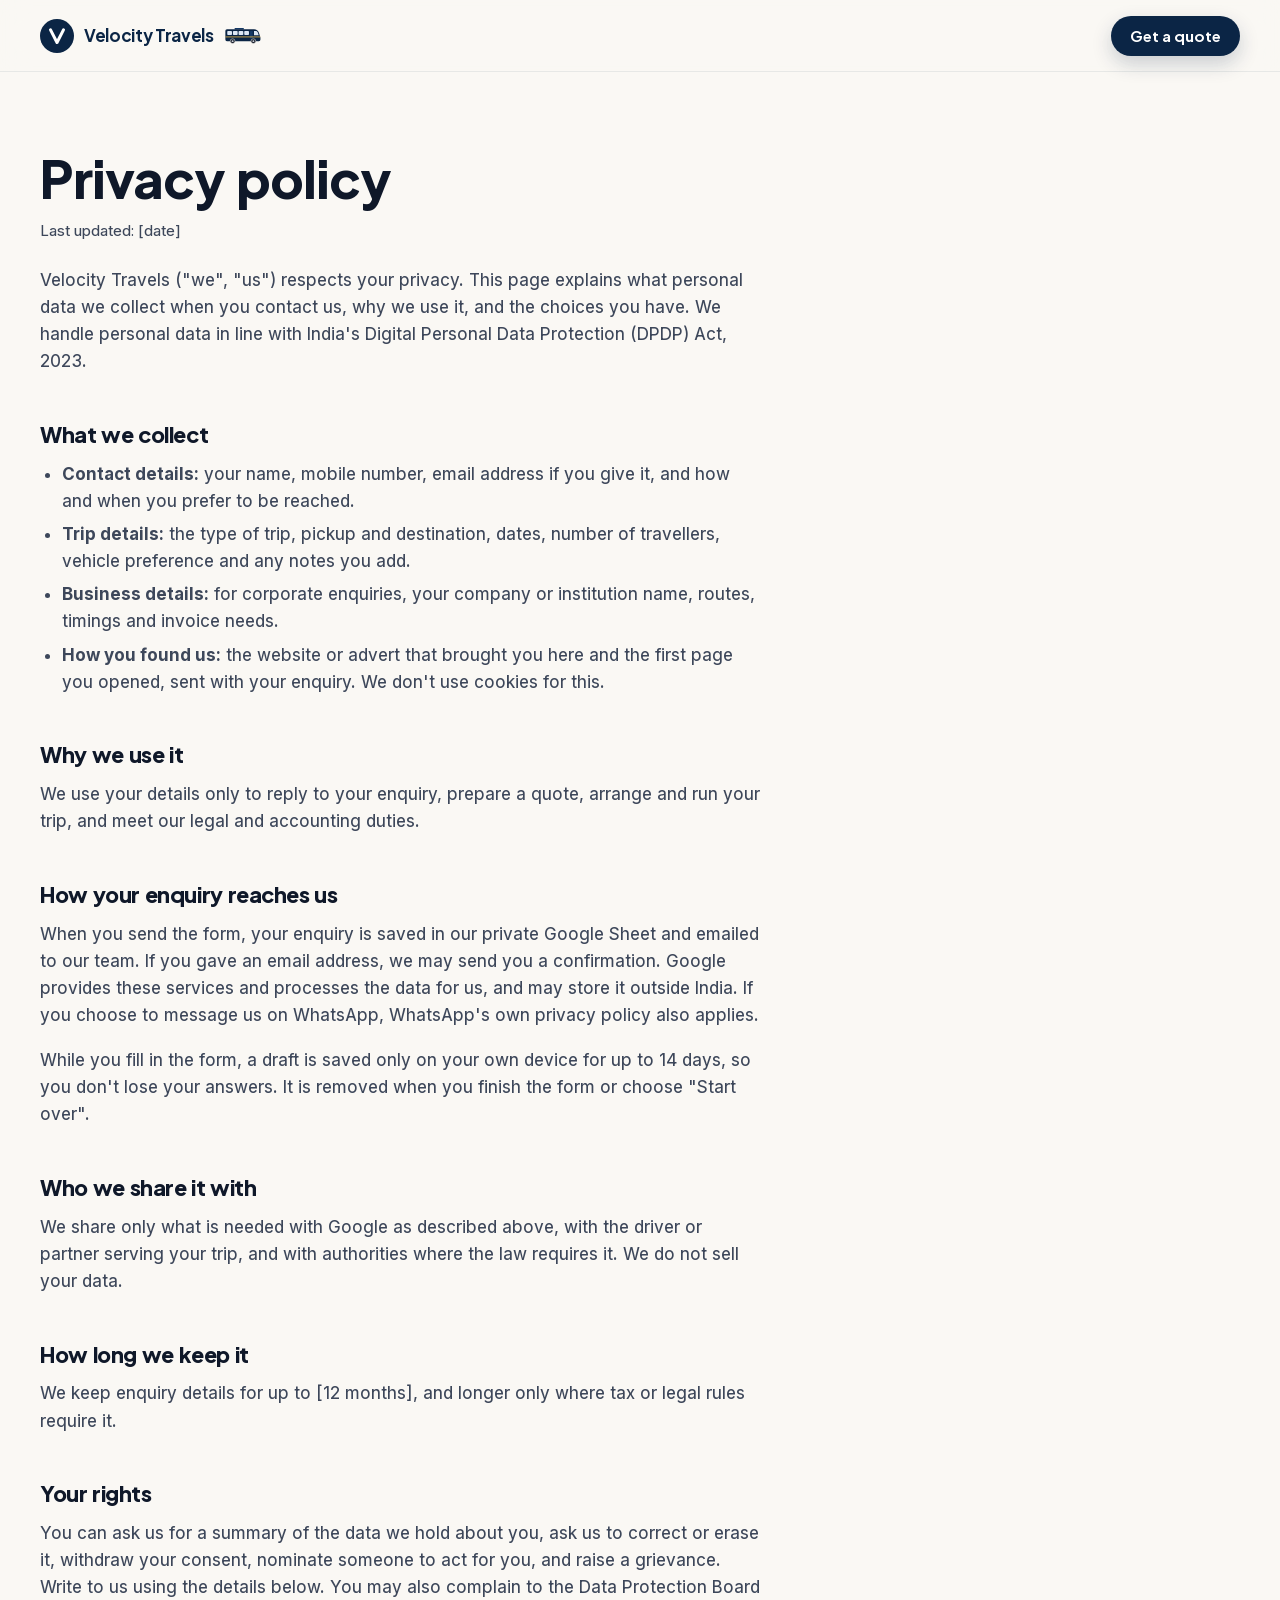
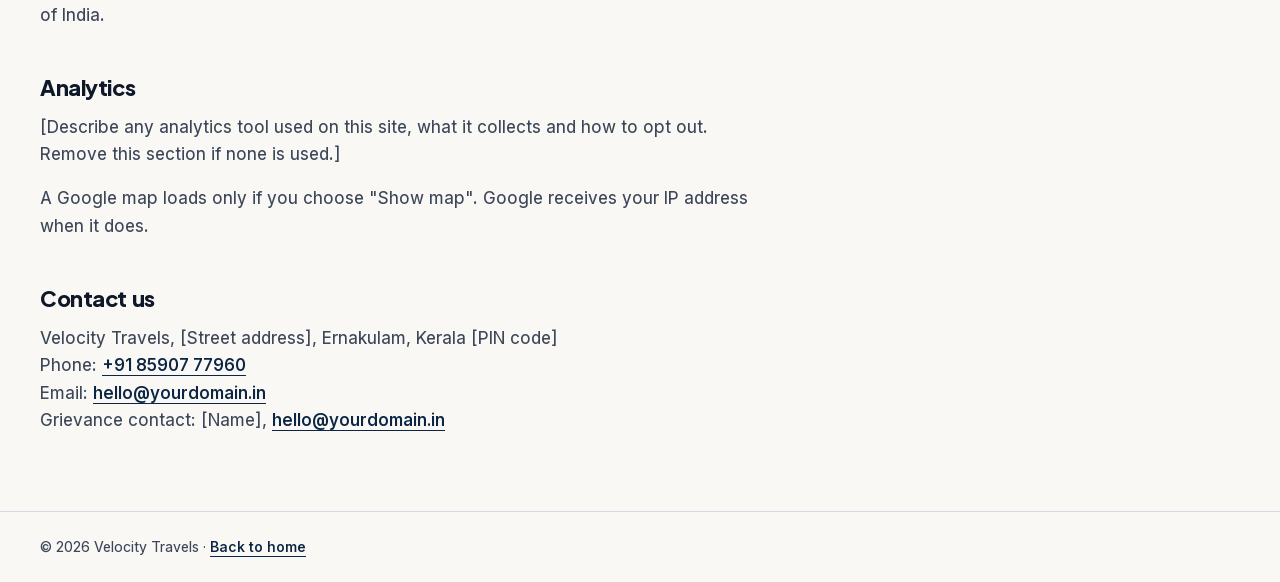
==== commit a97c0936: "content updates and phone number changes" ====
--- a/privacy.html
+++ b/privacy.html
@@ -14,7 +14,7 @@
 <link rel="manifest" href="site.webmanifest">
 <link rel="preload" href="assets/fonts/plus-jakarta-sans-var-latin.woff2" as="font" type="font/woff2" crossorigin>
 <link rel="preload" href="assets/fonts/inter-var-latin.woff2" as="font" type="font/woff2" crossorigin>
-<link rel="stylesheet" href="css/styles.css?v=20261124e">
+<link rel="stylesheet" href="css/styles.css?v=20261127b">
 </head>
 <body>
 <a class="skip" href="#main">Skip to content</a>
@@ -44,7 +44,7 @@
   <p>[Describe any analytics tool used on this site, what it collects and how to opt out. Remove this section if none is used.]</p>
   <p>A Google map loads only if you choose "Show map". Google receives your IP address when it does.</p>
   <h2>Contact us</h2>
-  <p>Velocity Travels, [Street address], Ernakulam, Kerala [PIN code]<br>Phone: <a class="tlink" href="tel:+910000000000">+91 00000 00000</a><br>Email: <a class="tlink" href="mailto:hello@yourdomain.in">hello@yourdomain.in</a><br>Grievance contact: [Name], <a class="tlink" href="mailto:hello@yourdomain.in">hello@yourdomain.in</a></p>
+  <p>Velocity Travels, [Street address], Ernakulam, Kerala [PIN code]<br>Phone: <a class="tlink" href="tel:+918590777960">+91 85907 77960</a><br>Email: <a class="tlink" href="mailto:hello@yourdomain.in">hello@yourdomain.in</a><br>Grievance contact: [Name], <a class="tlink" href="mailto:hello@yourdomain.in">hello@yourdomain.in</a></p>
 </article>
 </main>
 <footer class="foot-simple"><div class="container">© 2026 Velocity Travels · <a class="tlink" href="index.html">Back to home</a></div></footer>
--- a/css/styles.css
+++ b/css/styles.css
@@ -456,7 +456,11 @@
   *,*::before,*::after{animation:none!important;transition:none!important}
   .js [data-reveal]:not(.in){opacity:1;transform:none}
   .svc:hover,.fab:hover{transform:none}
+  /* sending still needs a sign of life: a slow road and a gentle fade, no bouncing */
+  .sending .submit-bus::after{animation:dash .8s linear infinite!important}
+  .sending .submit-bus svg{animation:breathe 1.2s ease-in-out infinite!important}
 }
+@keyframes breathe{50%{opacity:.55}}
 
 .more-toggle,.wide{display:none}
 
